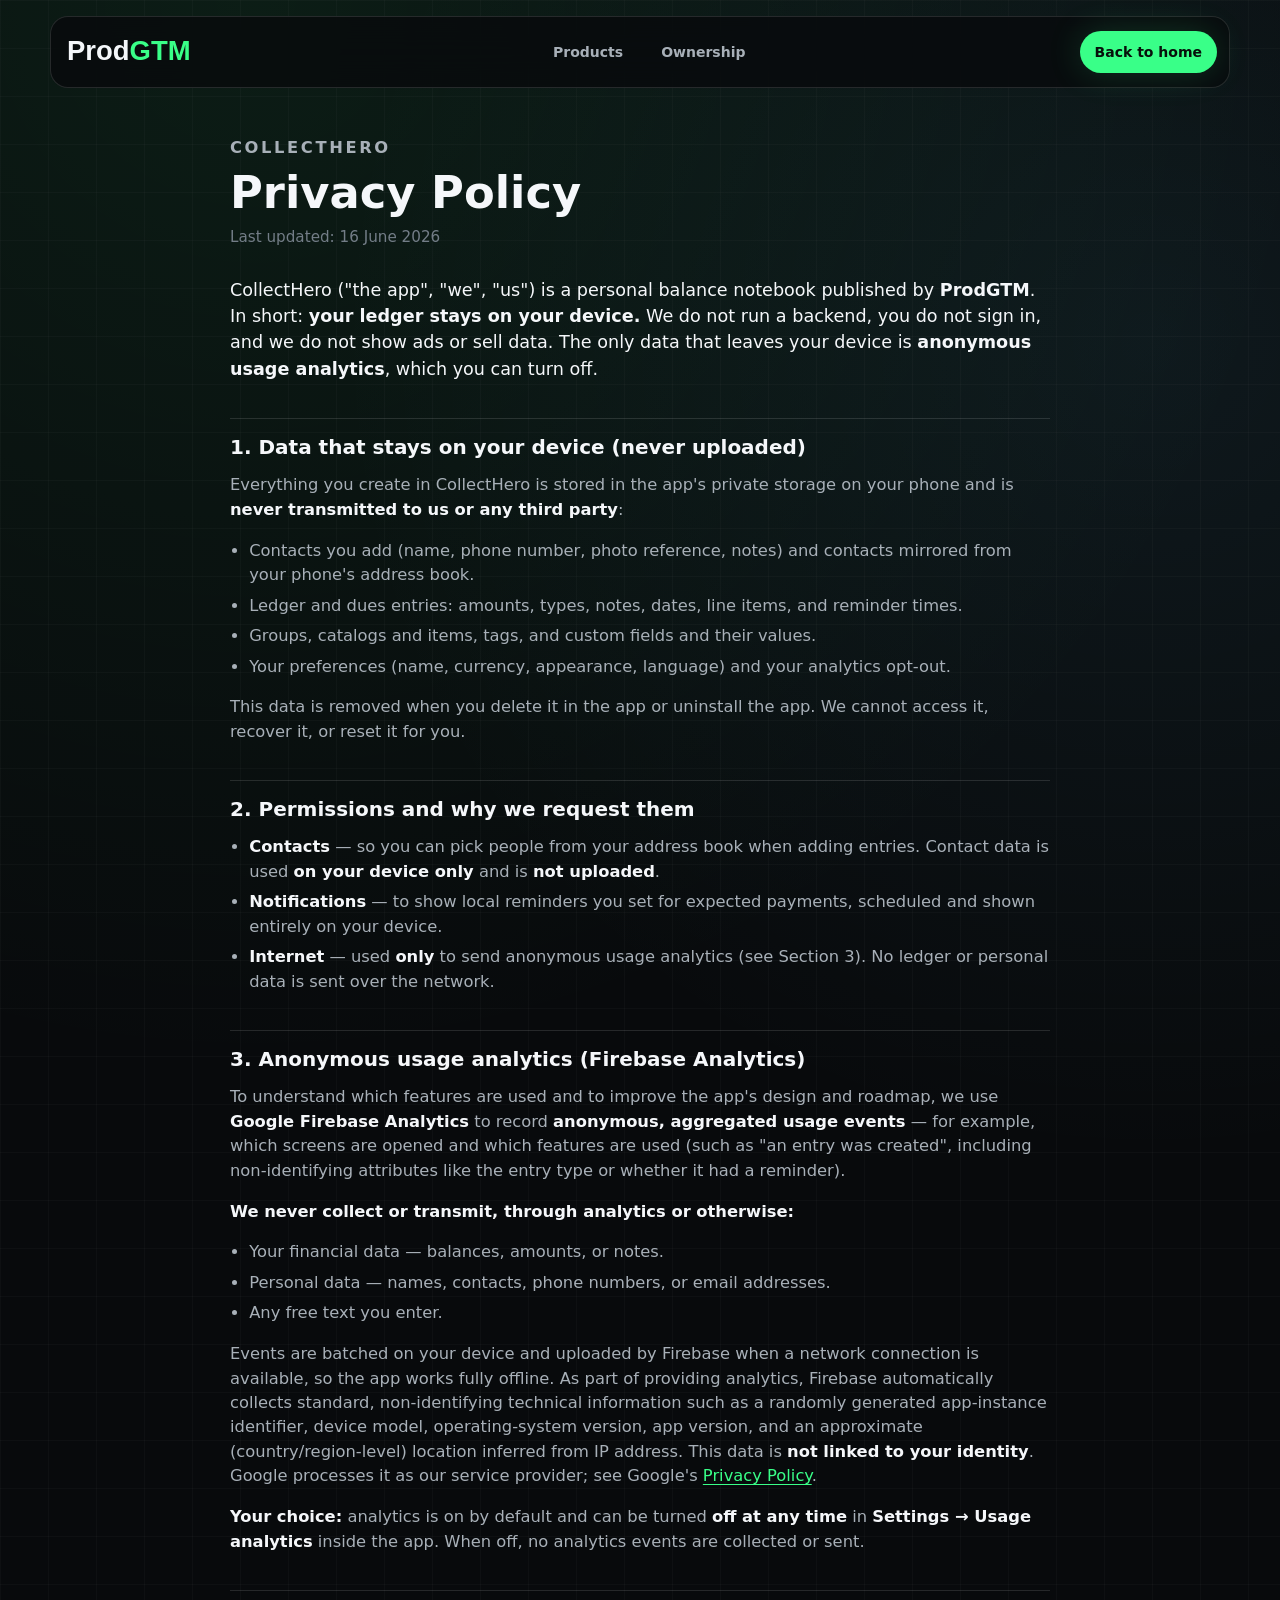
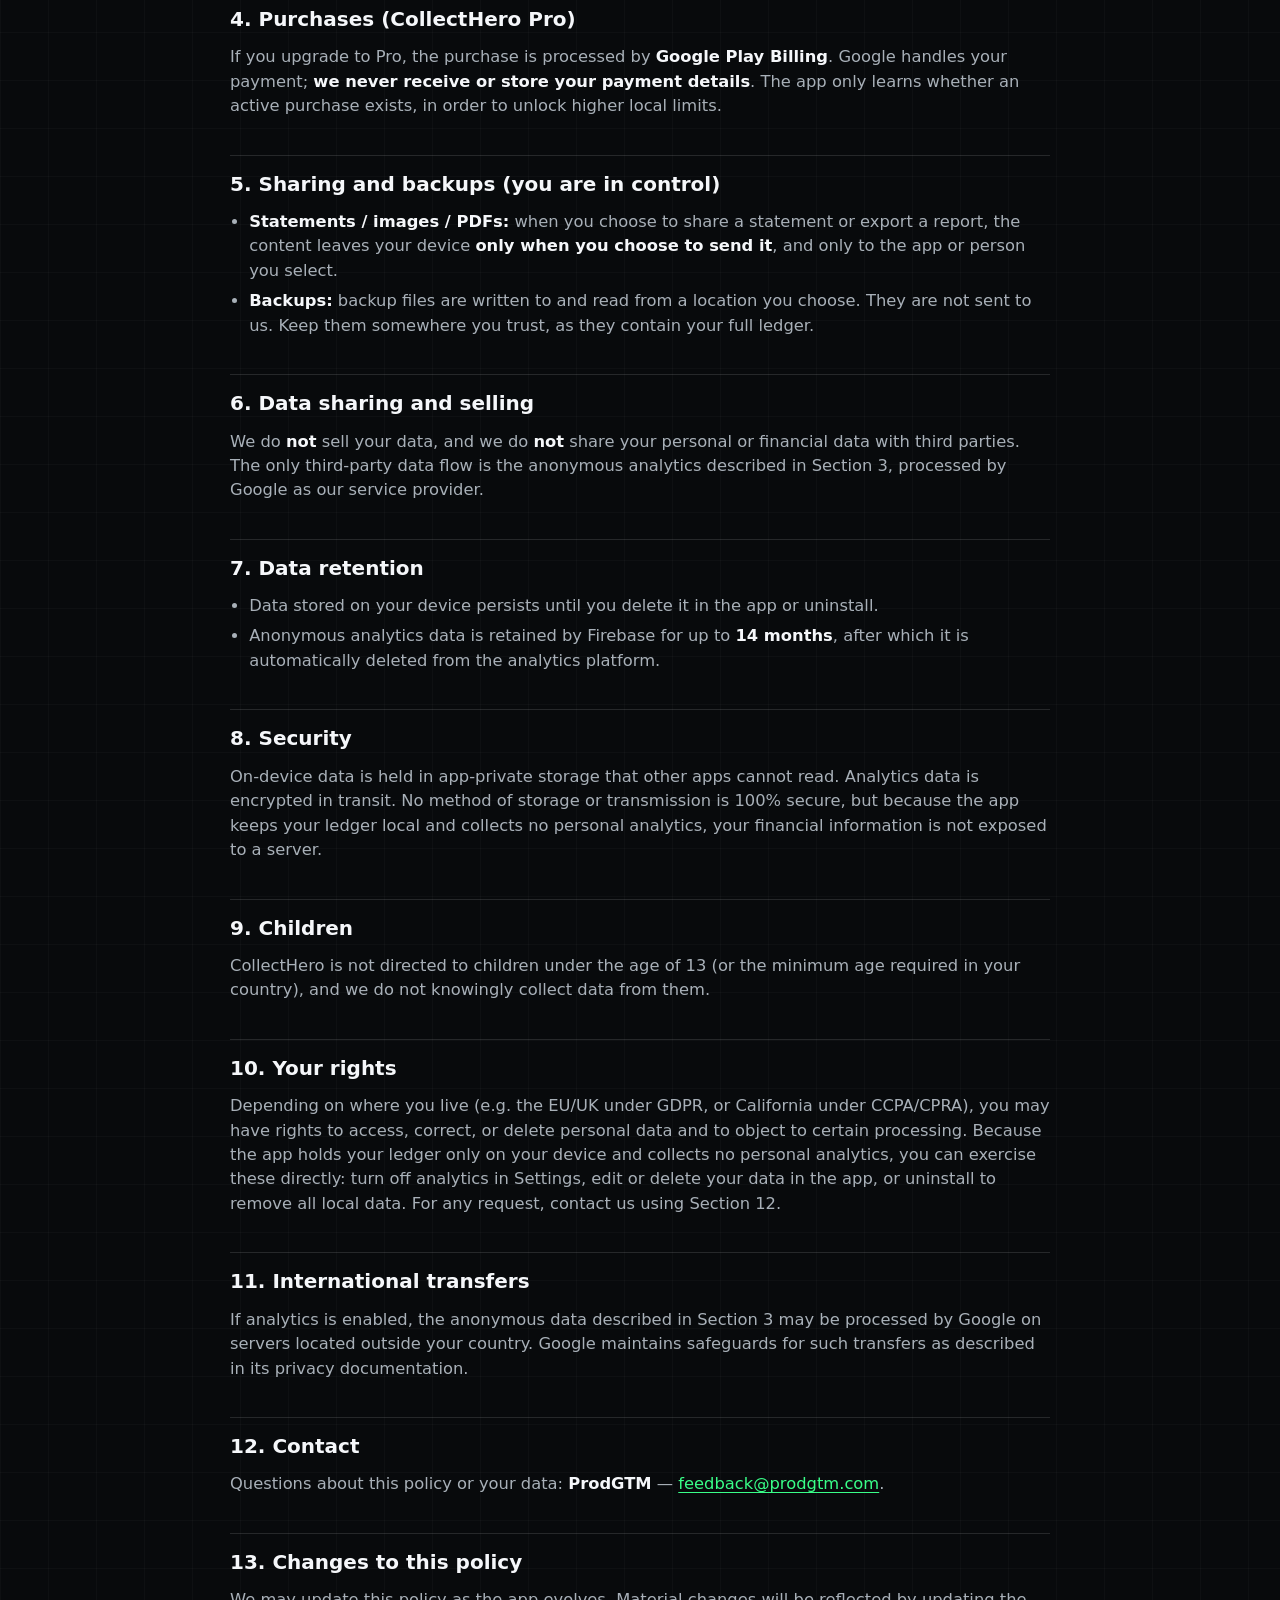
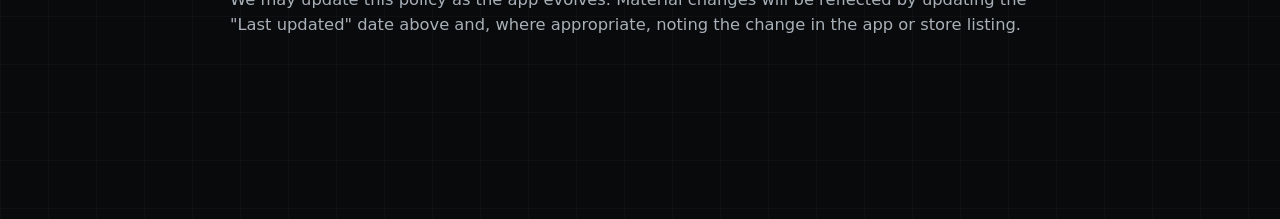
==== privacy-policy/index.html @ eceb20d4 "Add /privacy-policy page (CollectHero) Static privacy policy at /privacy-policy matching the site th" ====
<!doctype html>
<html lang="en">
  <head>
    <meta charset="utf-8" />
    <meta name="viewport" content="width=device-width, initial-scale=1" />
    <title>Privacy Policy — CollectHero | ProdGTM</title>
    <meta
      name="description"
      content="Privacy policy for CollectHero by ProdGTM. Your ledger stays on your device; only anonymous, opt-out usage analytics leave the app."
    />
    <meta property="og:title" content="CollectHero Privacy Policy — ProdGTM" />
    <meta property="og:type" content="website" />
    <meta property="og:url" content="https://prodgtm.com/privacy-policy" />
    <link rel="icon" href="../prodgtm-logo.svg" type="image/svg+xml" />
    <link rel="stylesheet" href="../styles.css" />
    <style>
      .legal {
        width: min(820px, calc(100% - 8px));
        margin: 48px auto 96px;
      }
      .legal .eyebrow { margin-bottom: 8px; }
      .legal h1 {
        font-size: clamp(2rem, 4vw, 2.8rem);
        line-height: 1.1;
        margin: 0 0 8px;
      }
      .legal .updated { color: var(--quiet); margin: 0 0 28px; font-size: 0.95rem; }
      .legal h2 {
        font-size: 1.25rem;
        margin: 36px 0 10px;
        padding-top: 18px;
        border-top: 1px solid var(--line);
      }
      .legal p, .legal li { color: var(--muted); font-size: 1.02rem; }
      .legal strong { color: var(--text); }
      .legal a { color: var(--green); text-decoration: underline; text-underline-offset: 3px; }
      .legal ul { padding-left: 1.2rem; }
      .legal li { margin: 6px 0; }
      .legal .lede { color: var(--text); font-size: 1.1rem; }
    </style>
  </head>
  <body>
    <div class="site-shell">
      <header class="site-header" data-elevate>
        <a class="brand" href="/" aria-label="ProdGTM home">
          <img src="../prodgtm-logo.svg" alt="ProdGTM" />
        </a>
        <nav class="desktop-nav" aria-label="Primary navigation">
          <a href="/#products">Products</a>
          <a href="/#ownership">Ownership</a>
        </nav>
        <a class="nav-cta" href="/">Back to home</a>
      </header>

      <main class="legal">
        <p class="eyebrow">CollectHero</p>
        <h1>Privacy Policy</h1>
        <p class="updated">Last updated: 16 June 2026</p>

        <p class="lede">
          CollectHero ("the app", "we", "us") is a personal balance notebook published by
          <strong>ProdGTM</strong>. In short: <strong>your ledger stays on your device.</strong>
          We do not run a backend, you do not sign in, and we do not show ads or sell data.
          The only data that leaves your device is <strong>anonymous usage analytics</strong>,
          which you can turn off.
        </p>

        <h2>1. Data that stays on your device (never uploaded)</h2>
        <p>
          Everything you create in CollectHero is stored in the app's private storage on your
          phone and is <strong>never transmitted to us or any third party</strong>:
        </p>
        <ul>
          <li>Contacts you add (name, phone number, photo reference, notes) and contacts mirrored from your phone's address book.</li>
          <li>Ledger and dues entries: amounts, types, notes, dates, line items, and reminder times.</li>
          <li>Groups, catalogs and items, tags, and custom fields and their values.</li>
          <li>Your preferences (name, currency, appearance, language) and your analytics opt-out.</li>
        </ul>
        <p>
          This data is removed when you delete it in the app or uninstall the app. We cannot
          access it, recover it, or reset it for you.
        </p>

        <h2>2. Permissions and why we request them</h2>
        <ul>
          <li><strong>Contacts</strong> — so you can pick people from your address book when adding entries. Contact data is used <strong>on your device only</strong> and is <strong>not uploaded</strong>.</li>
          <li><strong>Notifications</strong> — to show local reminders you set for expected payments, scheduled and shown entirely on your device.</li>
          <li><strong>Internet</strong> — used <strong>only</strong> to send anonymous usage analytics (see Section 3). No ledger or personal data is sent over the network.</li>
        </ul>

        <h2>3. Anonymous usage analytics (Firebase Analytics)</h2>
        <p>
          To understand which features are used and to improve the app's design and roadmap, we
          use <strong>Google Firebase Analytics</strong> to record <strong>anonymous, aggregated
          usage events</strong> — for example, which screens are opened and which features are
          used (such as "an entry was created", including non-identifying attributes like the
          entry type or whether it had a reminder).
        </p>
        <p><strong>We never collect or transmit, through analytics or otherwise:</strong></p>
        <ul>
          <li>Your financial data — balances, amounts, or notes.</li>
          <li>Personal data — names, contacts, phone numbers, or email addresses.</li>
          <li>Any free text you enter.</li>
        </ul>
        <p>
          Events are batched on your device and uploaded by Firebase when a network connection is
          available, so the app works fully offline. As part of providing analytics, Firebase
          automatically collects standard, non-identifying technical information such as a randomly
          generated app-instance identifier, device model, operating-system version, app version,
          and an approximate (country/region-level) location inferred from IP address. This data is
          <strong>not linked to your identity</strong>. Google processes it as our service
          provider; see Google's
          <a href="https://policies.google.com/privacy" target="_blank" rel="noreferrer">Privacy Policy</a>.
        </p>
        <p>
          <strong>Your choice:</strong> analytics is on by default and can be turned
          <strong>off at any time</strong> in <strong>Settings → Usage analytics</strong> inside
          the app. When off, no analytics events are collected or sent.
        </p>

        <h2>4. Purchases (CollectHero Pro)</h2>
        <p>
          If you upgrade to Pro, the purchase is processed by <strong>Google Play Billing</strong>.
          Google handles your payment; <strong>we never receive or store your payment details</strong>.
          The app only learns whether an active purchase exists, in order to unlock higher local
          limits.
        </p>

        <h2>5. Sharing and backups (you are in control)</h2>
        <ul>
          <li><strong>Statements / images / PDFs:</strong> when you choose to share a statement or export a report, the content leaves your device <strong>only when you choose to send it</strong>, and only to the app or person you select.</li>
          <li><strong>Backups:</strong> backup files are written to and read from a location you choose. They are not sent to us. Keep them somewhere you trust, as they contain your full ledger.</li>
        </ul>

        <h2>6. Data sharing and selling</h2>
        <p>
          We do <strong>not</strong> sell your data, and we do <strong>not</strong> share your
          personal or financial data with third parties. The only third-party data flow is the
          anonymous analytics described in Section 3, processed by Google as our service provider.
        </p>

        <h2>7. Data retention</h2>
        <ul>
          <li>Data stored on your device persists until you delete it in the app or uninstall.</li>
          <li>Anonymous analytics data is retained by Firebase for up to <strong>14 months</strong>, after which it is automatically deleted from the analytics platform.</li>
        </ul>

        <h2>8. Security</h2>
        <p>
          On-device data is held in app-private storage that other apps cannot read. Analytics data
          is encrypted in transit. No method of storage or transmission is 100% secure, but because
          the app keeps your ledger local and collects no personal analytics, your financial
          information is not exposed to a server.
        </p>

        <h2>9. Children</h2>
        <p>
          CollectHero is not directed to children under the age of 13 (or the minimum age required
          in your country), and we do not knowingly collect data from them.
        </p>

        <h2>10. Your rights</h2>
        <p>
          Depending on where you live (e.g. the EU/UK under GDPR, or California under CCPA/CPRA),
          you may have rights to access, correct, or delete personal data and to object to certain
          processing. Because the app holds your ledger only on your device and collects no personal
          analytics, you can exercise these directly: turn off analytics in Settings, edit or delete
          your data in the app, or uninstall to remove all local data. For any request, contact us
          using Section 12.
        </p>

        <h2>11. International transfers</h2>
        <p>
          If analytics is enabled, the anonymous data described in Section 3 may be processed by
          Google on servers located outside your country. Google maintains safeguards for such
          transfers as described in its privacy documentation.
        </p>

        <h2>12. Contact</h2>
        <p>
          Questions about this policy or your data:
          <strong>ProdGTM</strong> — <a href="mailto:feedback@prodgtm.com">feedback@prodgtm.com</a>.
        </p>

        <h2>13. Changes to this policy</h2>
        <p>
          We may update this policy as the app evolves. Material changes will be reflected by
          updating the "Last updated" date above and, where appropriate, noting the change in the
          app or store listing.
        </p>
      </main>
    </div>
  </body>
</html>
---- styles.css ----
:root {
  --bg: #080a0c;
  --panel: #101419;
  --panel-strong: #151b22;
  --text: #f5f7fa;
  --muted: #a8b0b8;
  --quiet: #737d87;
  --line: rgba(255, 255, 255, 0.12);
  --line-strong: rgba(255, 255, 255, 0.2);
  --green: #39ff88;
  --blue: #66d9ff;
  --amber: #ffcb5b;
  --shadow: 0 24px 70px rgba(0, 0, 0, 0.36);
}

* {
  box-sizing: border-box;
}

html {
  scroll-behavior: smooth;
  overflow-x: hidden;
}

body {
  margin: 0;
  min-width: 320px;
  overflow-x: hidden;
  background:
    linear-gradient(rgba(255, 255, 255, 0.025) 1px, transparent 1px),
    linear-gradient(90deg, rgba(255, 255, 255, 0.025) 1px, transparent 1px),
    radial-gradient(circle at 20% 0%, rgba(57, 255, 136, 0.08), transparent 30%),
    radial-gradient(circle at 90% 10%, rgba(102, 217, 255, 0.07), transparent 25%),
    var(--bg);
  background-size: 48px 48px, 48px 48px, auto, auto, auto;
  color: var(--text);
  font-family:
    Inter, ui-sans-serif, system-ui, -apple-system, BlinkMacSystemFont, "Segoe UI",
    sans-serif;
  line-height: 1.5;
}

a {
  color: inherit;
  text-decoration: none;
}

.site-shell {
  width: min(1180px, calc(100% - 32px));
  margin: 0 auto;
}

.site-header {
  position: sticky;
  top: 16px;
  z-index: 20;
  display: grid;
  grid-template-columns: auto 1fr auto;
  align-items: center;
  gap: 22px;
  min-height: 72px;
  margin-top: 16px;
  padding: 10px 12px 10px 16px;
  border: 1px solid var(--line);
  border-radius: 18px;
  background: rgba(8, 10, 12, 0.78);
  backdrop-filter: blur(18px);
  transition: border-color 180ms ease, background 180ms ease, box-shadow 180ms ease;
}

.site-header.is-elevated {
  border-color: var(--line-strong);
  background: rgba(8, 10, 12, 0.92);
  box-shadow: var(--shadow);
}

.brand {
  display: flex;
  align-items: center;
  width: 152px;
  height: 42px;
  overflow: hidden;
}

.brand img {
  width: 152px;
  height: 42px;
  object-fit: contain;
  object-position: left center;
}

.desktop-nav {
  display: flex;
  justify-content: center;
  gap: 10px;
}

.desktop-nav a,
.nav-cta {
  display: inline-flex;
  align-items: center;
  justify-content: center;
  min-height: 42px;
  padding: 0 14px;
  border-radius: 999px;
  color: var(--muted);
  font-size: 14px;
  font-weight: 650;
  white-space: nowrap;
}

.desktop-nav a:hover {
  color: var(--text);
  background: rgba(255, 255, 255, 0.06);
}

.nav-cta,
.primary-action {
  border: 1px solid rgba(57, 255, 136, 0.36);
  color: #07100b;
  background: var(--green);
  box-shadow: 0 0 34px rgba(57, 255, 136, 0.17);
}

.nav-cta:hover,
.primary-action:hover {
  transform: translateY(-1px);
  box-shadow: 0 12px 42px rgba(57, 255, 136, 0.24);
}

main {
  padding-bottom: 70px;
}

.section-grid {
  display: grid;
  grid-template-columns: minmax(0, 1.02fr) minmax(360px, 0.98fr);
  gap: 42px;
  align-items: center;
}

.hero {
  min-height: calc(100vh - 104px);
  padding: 86px 0 54px;
}

.eyebrow {
  margin: 0 0 14px;
  color: var(--green);
  font-size: 12px;
  font-weight: 760;
  letter-spacing: 0.16em;
  text-transform: uppercase;
}

h1,
h2,
h3,
p {
  overflow-wrap: anywhere;
}

h1 {
  max-width: 760px;
  margin: 0;
  font-size: clamp(52px, 7vw, 92px);
  line-height: 0.95;
  letter-spacing: 0;
}

h2 {
  margin: 0;
  font-size: clamp(34px, 4.6vw, 62px);
  line-height: 1;
  letter-spacing: 0;
}

h3 {
  margin: 0;
  font-size: 25px;
  letter-spacing: 0;
}

.hero-lede,
.section-heading p,
.intro-band > p,
.ownership p,
.contact p {
  color: var(--muted);
  font-size: clamp(17px, 2vw, 21px);
}

.hero-lede {
  max-width: 660px;
  margin: 26px 0 0;
}

.hero-actions {
  display: flex;
  align-items: center;
  gap: 18px;
  margin-top: 34px;
}

.hero-actions span {
  max-width: 310px;
  color: var(--quiet);
  font-size: 14px;
}

.primary-action {
  display: inline-flex;
  align-items: center;
  justify-content: center;
  min-height: 52px;
  padding: 0 22px;
  border-radius: 999px;
  font-weight: 780;
  text-align: center;
  transition: transform 180ms ease, box-shadow 180ms ease;
}

.product-console {
  position: relative;
  padding: 16px;
  border: 1px solid var(--line);
  border-radius: 26px;
  background:
    linear-gradient(135deg, rgba(255, 255, 255, 0.11), rgba(255, 255, 255, 0.02)),
    rgba(16, 20, 25, 0.72);
  box-shadow: var(--shadow);
  overflow: hidden;
}

.product-console::before {
  content: "";
  position: absolute;
  inset: 0;
  background:
    linear-gradient(120deg, transparent 0%, rgba(57, 255, 136, 0.18) 45%, transparent 70%);
  transform: translateX(-80%);
  animation: scan 7s ease-in-out infinite;
  pointer-events: none;
}

.console-topbar {
  position: relative;
  display: flex;
  align-items: center;
  gap: 8px;
  min-height: 42px;
  padding: 0 12px;
  border: 1px solid var(--line);
  border-radius: 16px;
  background: rgba(8, 10, 12, 0.55);
}

.console-topbar span {
  width: 9px;
  height: 9px;
  border-radius: 50%;
  background: var(--quiet);
}

.console-topbar span:first-child {
  background: var(--green);
}

.console-topbar p {
  margin: 0 0 0 auto;
  color: var(--quiet);
  font-family: ui-monospace, "SFMono-Regular", Menlo, Consolas, monospace;
  font-size: 12px;
  text-transform: uppercase;
}

.console-grid {
  position: relative;
  display: grid;
  gap: 12px;
  margin-top: 14px;
}

.console-product {
  padding: 18px;
  border: 1px solid var(--line);
  border-radius: 18px;
  background: rgba(255, 255, 255, 0.045);
}

.console-product.active {
  border-color: rgba(57, 255, 136, 0.45);
}

.console-product div,
.product-card-top {
  display: flex;
  align-items: center;
  justify-content: space-between;
  gap: 12px;
}

.console-product p {
  margin: 0 auto 0 0;
  color: var(--muted);
  font-size: 14px;
  font-weight: 700;
}

.console-product strong {
  display: block;
  margin-top: 18px;
  color: var(--quiet);
  font-size: 13px;
  text-transform: uppercase;
}

.metric {
  display: block;
  margin-top: 4px;
  font-size: 33px;
  font-weight: 780;
}

.status-dot {
  width: 10px;
  height: 10px;
  border-radius: 50%;
  background: var(--green);
  box-shadow: 0 0 16px rgba(57, 255, 136, 0.6);
}

.status-dot.amber {
  background: var(--amber);
  box-shadow: 0 0 16px rgba(255, 203, 91, 0.5);
}

.status-dot.blue {
  background: var(--blue);
  box-shadow: 0 0 16px rgba(102, 217, 255, 0.5);
}

.signal-board {
  position: relative;
  display: grid;
  gap: 16px;
  margin-top: 14px;
  padding: 18px;
  border: 1px solid var(--line);
  border-radius: 18px;
  background: rgba(8, 10, 12, 0.45);
}

.signal-row {
  display: grid;
  grid-template-columns: 140px 1fr;
  gap: 14px;
  align-items: center;
}

.signal-row span {
  color: var(--muted);
  font-size: 13px;
}

.signal-row div {
  height: 8px;
  overflow: hidden;
  border-radius: 999px;
  background: rgba(255, 255, 255, 0.08);
}

.signal-row i {
  display: block;
  height: 100%;
  border-radius: inherit;
  background: linear-gradient(90deg, var(--green), var(--blue));
}

.intro-band,
.ownership,
.contact {
  margin: 0 0 104px;
  border: 1px solid var(--line);
  border-radius: 28px;
  background: rgba(255, 255, 255, 0.045);
  box-shadow: var(--shadow);
}

.intro-band {
  display: grid;
  grid-template-columns: 0.9fr 1.1fr;
  gap: 40px;
  align-items: start;
  padding: clamp(28px, 5vw, 56px);
}

.intro-band p {
  margin: 0;
}

.products,
.ai-system,
.operating-model {
  padding: 8px 0 104px;
}

.section-heading {
  max-width: 720px;
}

.section-heading p {
  margin: 20px 0 0;
}

.product-grid {
  display: grid;
  grid-template-columns: repeat(3, 1fr);
  gap: 16px;
  margin-top: 34px;
}

.product-card {
  position: relative;
  min-height: 362px;
  padding: 24px;
  border: 1px solid var(--line);
  border-radius: 22px;
  background:
    linear-gradient(150deg, rgba(255, 255, 255, 0.08), rgba(255, 255, 255, 0.02)),
    var(--panel);
  overflow: hidden;
  transition: transform 220ms ease, border-color 220ms ease, background 220ms ease;
}

.product-card::after {
  content: "";
  position: absolute;
  inset: auto 22px 22px 22px;
  height: 2px;
  background: linear-gradient(90deg, var(--green), var(--amber), var(--blue));
  opacity: 0.7;
}

.product-card:hover,
.product-card.is-hovered {
  transform: translateY(-6px);
  border-color: rgba(255, 255, 255, 0.28);
  background:
    linear-gradient(150deg, rgba(57, 255, 136, 0.1), rgba(102, 217, 255, 0.045)),
    var(--panel-strong);
}

.product-index {
  color: var(--quiet);
  font-family: ui-monospace, "SFMono-Regular", Menlo, Consolas, monospace;
  font-size: 13px;
}

.pill {
  display: inline-flex;
  align-items: center;
  min-height: 28px;
  padding: 0 10px;
  border: 1px solid rgba(57, 255, 136, 0.28);
  border-radius: 999px;
  color: var(--green);
  font-size: 12px;
  font-weight: 760;
}

.product-card h3 {
  margin-top: 42px;
}

.product-card p {
  margin: 14px 0 0;
  color: var(--muted);
}

.product-card ul {
  display: flex;
  flex-wrap: wrap;
  gap: 8px;
  margin: 26px 0 0;
  padding: 0;
  list-style: none;
}

.product-card li {
  padding: 8px 10px;
  border: 1px solid var(--line);
  border-radius: 999px;
  color: var(--muted);
  font-size: 13px;
}

.agent-grid {
  display: grid;
  grid-template-columns: repeat(4, 1fr);
  gap: 14px;
  margin-top: 34px;
}

.agent-card {
  min-height: 260px;
  padding: 22px;
  border: 1px solid var(--line);
  border-radius: 22px;
  background:
    linear-gradient(180deg, rgba(102, 217, 255, 0.09), rgba(57, 255, 136, 0.035)),
    rgba(16, 20, 25, 0.76);
}

.agent-card span {
  display: inline-flex;
  align-items: center;
  justify-content: center;
  width: 38px;
  height: 38px;
  border: 1px solid rgba(102, 217, 255, 0.32);
  border-radius: 50%;
  color: var(--blue);
  font-family: ui-monospace, "SFMono-Regular", Menlo, Consolas, monospace;
  font-size: 13px;
}

.agent-card h3 {
  margin-top: 40px;
}

.agent-card p {
  margin: 12px 0 0;
  color: var(--muted);
}

@media (max-width: 1100px) {
  .desktop-nav {
    gap: 4px;
  }

  .desktop-nav a {
    padding: 0 10px;
    font-size: 13px;
  }

  .agent-grid {
    grid-template-columns: repeat(2, 1fr);
  }
}

.principles {
  display: grid;
  gap: 12px;
}

.principles article {
  padding: 22px;
  border: 1px solid var(--line);
  border-radius: 20px;
  background: rgba(255, 255, 255, 0.045);
}

.principles span {
  color: var(--green);
  font-size: 13px;
  font-weight: 780;
  text-transform: uppercase;
}

.principles p {
  margin: 8px 0 0;
  color: var(--muted);
}

.ownership {
  padding: clamp(34px, 7vw, 82px);
  background:
    linear-gradient(135deg, rgba(255, 203, 91, 0.11), rgba(255, 255, 255, 0.03)),
    rgba(16, 20, 25, 0.72);
}

.ownership-inner {
  max-width: 900px;
}

.ownership p {
  max-width: 780px;
  margin: 22px 0 0;
}

.contact {
  display: grid;
  justify-items: start;
  max-width: 840px;
  margin: 0 auto;
  padding: clamp(34px, 6vw, 70px);
}

.contact h2 {
  max-width: 720px;
}

.contact p {
  max-width: 690px;
  margin: 20px 0 30px;
}

.reveal {
  opacity: 0;
  transform: translateY(18px);
  transition: opacity 600ms ease, transform 600ms ease;
}

.reveal.is-visible {
  opacity: 1;
  transform: translateY(0);
}

@keyframes scan {
  0%,
  55% {
    transform: translateX(-90%);
  }
  100% {
    transform: translateX(90%);
  }
}

@media (max-width: 920px) {
  .site-header {
    grid-template-columns: auto auto;
    justify-content: space-between;
  }

  .desktop-nav {
    display: none;
  }

  .section-grid,
  .intro-band,
  .product-grid,
  .agent-grid {
    grid-template-columns: 1fr;
  }

  .hero {
    min-height: auto;
    padding-top: 64px;
  }

  .product-console {
    max-width: 620px;
  }
}

@media (max-width: 620px) {
  .site-shell {
    width: min(100% - 24px, 1180px);
  }

  .site-header {
    top: 10px;
    min-height: 64px;
    gap: 10px;
    padding: 9px;
    border-radius: 16px;
  }

  .brand {
    width: 126px;
    height: 36px;
  }

  .brand img {
    width: 126px;
    height: 36px;
  }

  .nav-cta {
    min-height: 38px;
    padding: 0 12px;
    font-size: 13px;
  }

  h1 {
    font-size: clamp(40px, 12.5vw, 58px);
    line-height: 0.98;
  }

  h2 {
    font-size: clamp(31px, 10vw, 44px);
    line-height: 1.04;
  }

  h3 {
    font-size: 23px;
  }

  .eyebrow {
    font-size: 11px;
    letter-spacing: 0.13em;
  }

  .hero {
    padding-bottom: 44px;
  }

  .hero-lede,
  .section-heading p,
  .intro-band > p,
  .ownership p,
  .contact p {
    font-size: 16px;
  }

  .hero-actions {
    align-items: flex-start;
    flex-direction: column;
    gap: 12px;
    margin-top: 28px;
  }

  .hero-actions span {
    max-width: 100%;
  }

  .product-console {
    padding: 10px;
    border-radius: 20px;
  }

  .console-product,
  .signal-board,
  .principles article,
  .product-card,
  .agent-card {
    border-radius: 16px;
  }

  .console-topbar p {
    font-size: 10px;
    letter-spacing: 0;
  }

  .metric {
    font-size: 27px;
  }

  .signal-row {
    grid-template-columns: 1fr;
    gap: 7px;
  }

  .intro-band,
  .ownership,
  .contact {
    margin-bottom: 72px;
    border-radius: 20px;
    padding: 24px;
  }

  .products,
  .ai-system,
  .operating-model {
    padding-bottom: 72px;
  }

  .product-card {
    min-height: auto;
    padding: 22px;
  }

  .agent-card {
    min-height: auto;
    padding: 20px;
  }

  .agent-card h3 {
    margin-top: 28px;
  }
}

@media (max-width: 420px) {
  .site-shell {
    width: min(100% - 18px, 1180px);
  }

  .site-header {
    top: 8px;
    min-height: 58px;
    padding: 8px;
  }

  .brand {
    width: 112px;
    height: 32px;
  }

  .brand img {
    width: 112px;
    height: 32px;
  }

  .nav-cta {
    min-height: 36px;
    padding: 0 10px;
    font-size: 12px;
  }

  .hero {
    padding-top: 52px;
  }

  .primary-action {
    width: 100%;
    min-height: 50px;
  }

  .console-product {
    padding: 15px;
  }

  .metric {
    font-size: 24px;
  }

  .product-card ul {
    gap: 6px;
  }

  .product-card li {
    padding: 7px 9px;
    font-size: 12px;
  }
}

@media (prefers-reduced-motion: reduce) {
  *,
  *::before,
  *::after {
    animation-duration: 0.01ms !important;
    animation-iteration-count: 1 !important;
    scroll-behavior: auto !important;
    transition-duration: 0.01ms !important;
  }
}
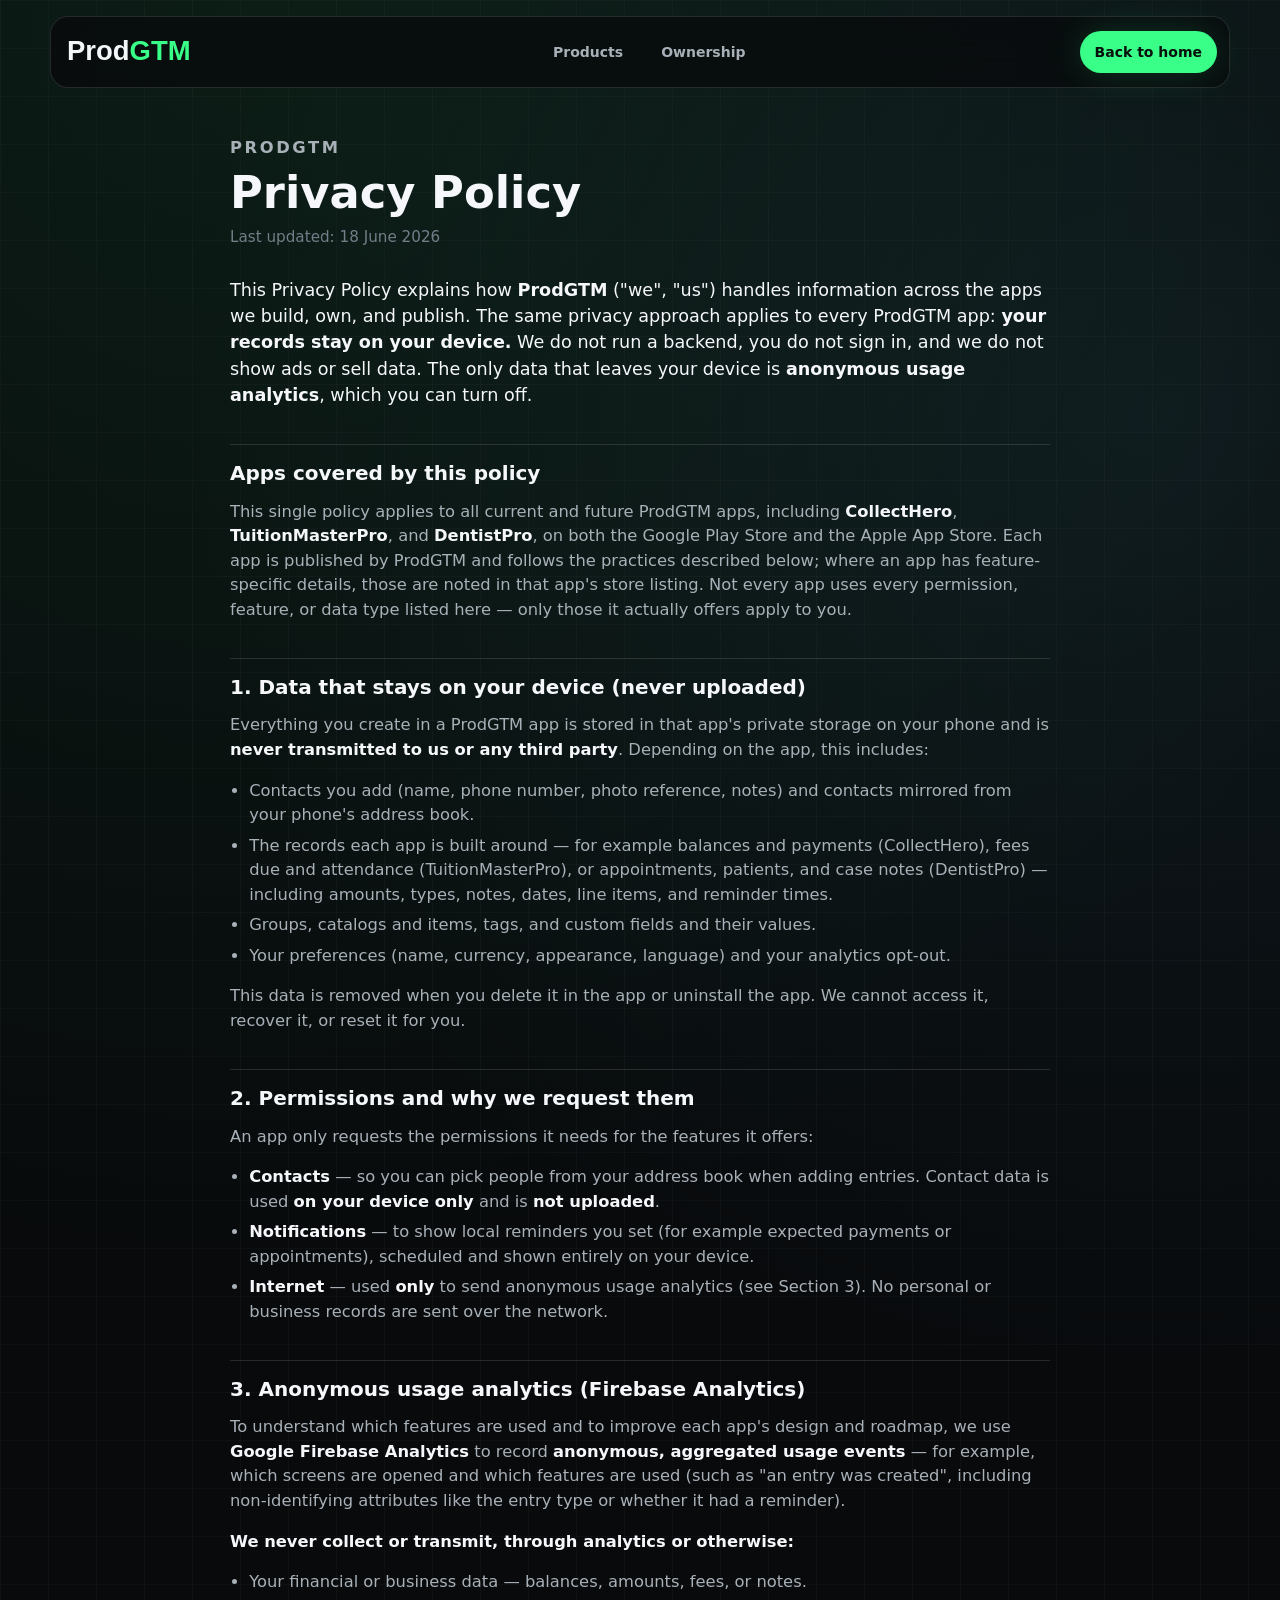
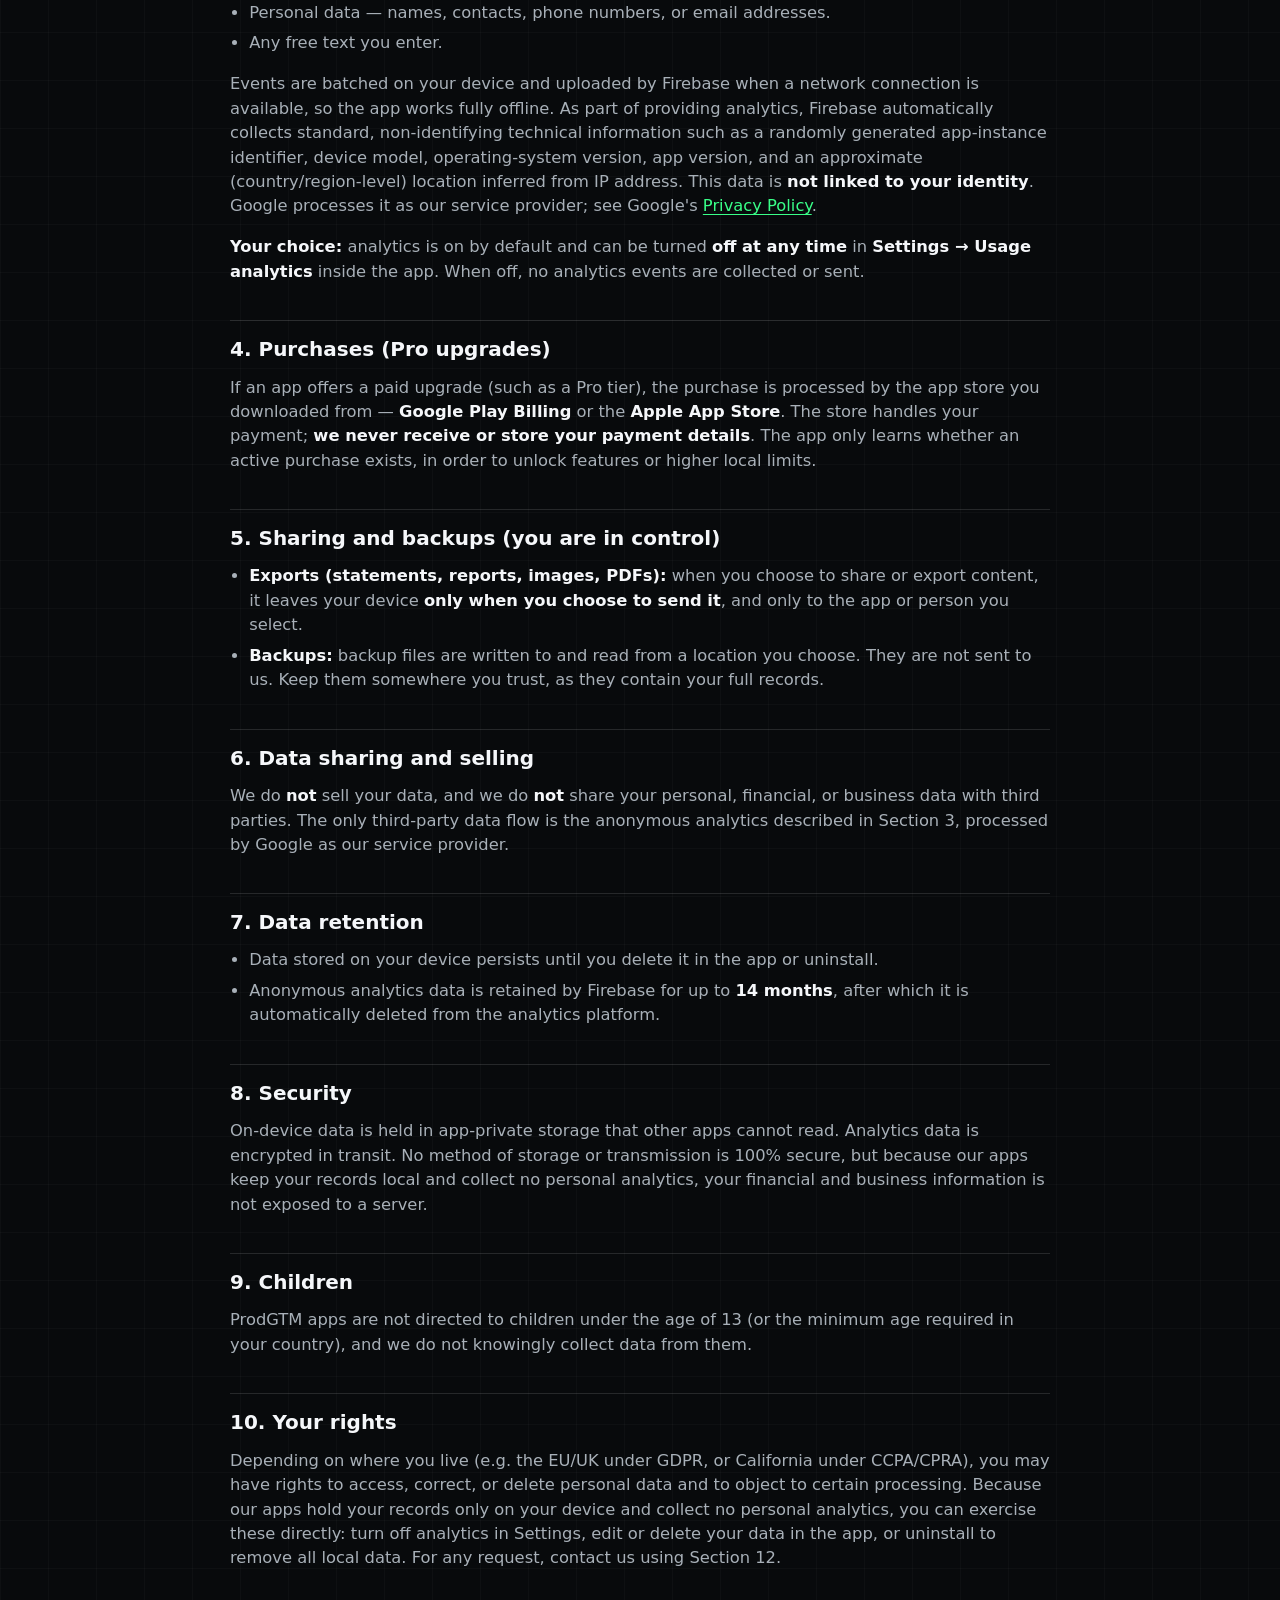
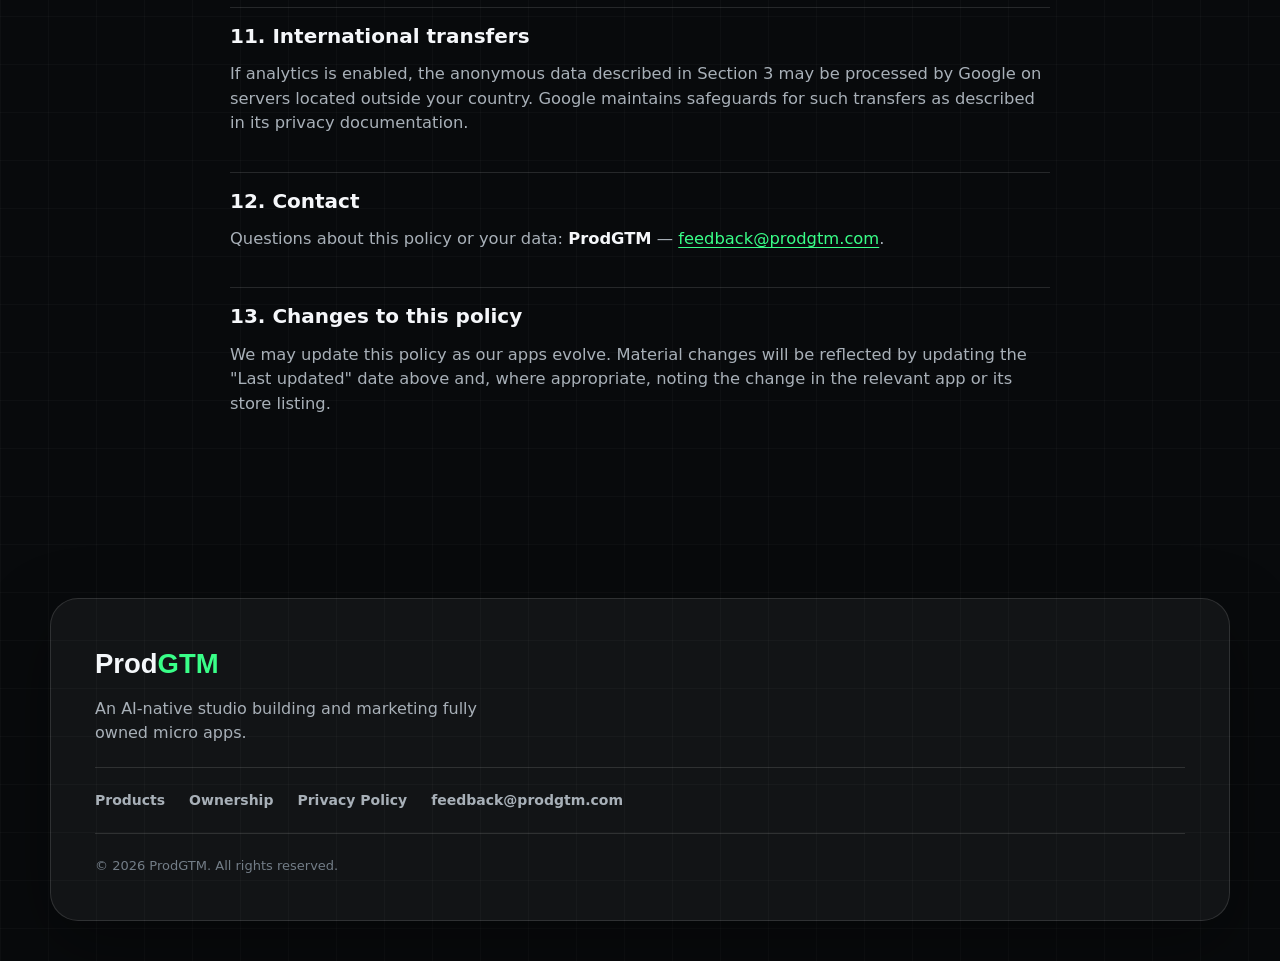
==== commit 8a7a7ec9: "Make privacy policy cover all ProdGTM brands; add homepage footer - Rewrite privacy policy as a sing" ====
--- a/privacy-policy/index.html
+++ b/privacy-policy/index.html
@@ -3,12 +3,12 @@
   <head>
     <meta charset="utf-8" />
     <meta name="viewport" content="width=device-width, initial-scale=1" />
-    <title>Privacy Policy — CollectHero | ProdGTM</title>
+    <title>Privacy Policy — ProdGTM</title>
     <meta
       name="description"
-      content="Privacy policy for CollectHero by ProdGTM. Your ledger stays on your device; only anonymous, opt-out usage analytics leave the app."
+      content="Privacy policy for ProdGTM apps, including CollectHero, TuitionMasterPro, and DentistPro. Your records stay on your device; only anonymous, opt-out usage analytics leave the app."
     />
-    <meta property="og:title" content="CollectHero Privacy Policy — ProdGTM" />
+    <meta property="og:title" content="ProdGTM Privacy Policy" />
     <meta property="og:type" content="website" />
     <meta property="og:url" content="https://prodgtm.com/privacy-policy" />
     <link rel="icon" href="../prodgtm-logo.svg" type="image/svg+xml" />
@@ -53,26 +53,39 @@
       </header>
 
       <main class="legal">
-        <p class="eyebrow">CollectHero</p>
+        <p class="eyebrow">ProdGTM</p>
         <h1>Privacy Policy</h1>
-        <p class="updated">Last updated: 16 June 2026</p>
+        <p class="updated">Last updated: 18 June 2026</p>
 
         <p class="lede">
-          CollectHero ("the app", "we", "us") is a personal balance notebook published by
-          <strong>ProdGTM</strong>. In short: <strong>your ledger stays on your device.</strong>
+          This Privacy Policy explains how <strong>ProdGTM</strong> ("we", "us") handles
+          information across the apps we build, own, and publish. The same privacy approach
+          applies to every ProdGTM app: <strong>your records stay on your device.</strong>
           We do not run a backend, you do not sign in, and we do not show ads or sell data.
           The only data that leaves your device is <strong>anonymous usage analytics</strong>,
           which you can turn off.
         </p>
 
+        <h2>Apps covered by this policy</h2>
+        <p>
+          This single policy applies to all current and future ProdGTM apps, including
+          <strong>CollectHero</strong>, <strong>TuitionMasterPro</strong>, and
+          <strong>DentistPro</strong>, on both the Google Play Store and the Apple App Store.
+          Each app is published by ProdGTM and follows the practices described below; where an
+          app has feature-specific details, those are noted in that app's store listing. Not
+          every app uses every permission, feature, or data type listed here — only those it
+          actually offers apply to you.
+        </p>
+
         <h2>1. Data that stays on your device (never uploaded)</h2>
         <p>
-          Everything you create in CollectHero is stored in the app's private storage on your
-          phone and is <strong>never transmitted to us or any third party</strong>:
+          Everything you create in a ProdGTM app is stored in that app's private storage on your
+          phone and is <strong>never transmitted to us or any third party</strong>. Depending on
+          the app, this includes:
         </p>
         <ul>
           <li>Contacts you add (name, phone number, photo reference, notes) and contacts mirrored from your phone's address book.</li>
-          <li>Ledger and dues entries: amounts, types, notes, dates, line items, and reminder times.</li>
+          <li>The records each app is built around — for example balances and payments (CollectHero), fees due and attendance (TuitionMasterPro), or appointments, patients, and case notes (DentistPro) — including amounts, types, notes, dates, line items, and reminder times.</li>
           <li>Groups, catalogs and items, tags, and custom fields and their values.</li>
           <li>Your preferences (name, currency, appearance, language) and your analytics opt-out.</li>
         </ul>
@@ -82,15 +95,16 @@
         </p>
 
         <h2>2. Permissions and why we request them</h2>
+        <p>An app only requests the permissions it needs for the features it offers:</p>
         <ul>
           <li><strong>Contacts</strong> — so you can pick people from your address book when adding entries. Contact data is used <strong>on your device only</strong> and is <strong>not uploaded</strong>.</li>
-          <li><strong>Notifications</strong> — to show local reminders you set for expected payments, scheduled and shown entirely on your device.</li>
-          <li><strong>Internet</strong> — used <strong>only</strong> to send anonymous usage analytics (see Section 3). No ledger or personal data is sent over the network.</li>
+          <li><strong>Notifications</strong> — to show local reminders you set (for example expected payments or appointments), scheduled and shown entirely on your device.</li>
+          <li><strong>Internet</strong> — used <strong>only</strong> to send anonymous usage analytics (see Section 3). No personal or business records are sent over the network.</li>
         </ul>
 
         <h2>3. Anonymous usage analytics (Firebase Analytics)</h2>
         <p>
-          To understand which features are used and to improve the app's design and roadmap, we
+          To understand which features are used and to improve each app's design and roadmap, we
           use <strong>Google Firebase Analytics</strong> to record <strong>anonymous, aggregated
           usage events</strong> — for example, which screens are opened and which features are
           used (such as "an entry was created", including non-identifying attributes like the
@@ -98,7 +112,7 @@
         </p>
         <p><strong>We never collect or transmit, through analytics or otherwise:</strong></p>
         <ul>
-          <li>Your financial data — balances, amounts, or notes.</li>
+          <li>Your financial or business data — balances, amounts, fees, or notes.</li>
           <li>Personal data — names, contacts, phone numbers, or email addresses.</li>
           <li>Any free text you enter.</li>
         </ul>
@@ -118,25 +132,27 @@
           the app. When off, no analytics events are collected or sent.
         </p>
 
-        <h2>4. Purchases (CollectHero Pro)</h2>
-        <p>
-          If you upgrade to Pro, the purchase is processed by <strong>Google Play Billing</strong>.
-          Google handles your payment; <strong>we never receive or store your payment details</strong>.
-          The app only learns whether an active purchase exists, in order to unlock higher local
-          limits.
+        <h2>4. Purchases (Pro upgrades)</h2>
+        <p>
+          If an app offers a paid upgrade (such as a Pro tier), the purchase is processed by the
+          app store you downloaded from — <strong>Google Play Billing</strong> or the
+          <strong>Apple App Store</strong>. The store handles your payment;
+          <strong>we never receive or store your payment details</strong>. The app only learns
+          whether an active purchase exists, in order to unlock features or higher local limits.
         </p>
 
         <h2>5. Sharing and backups (you are in control)</h2>
         <ul>
-          <li><strong>Statements / images / PDFs:</strong> when you choose to share a statement or export a report, the content leaves your device <strong>only when you choose to send it</strong>, and only to the app or person you select.</li>
-          <li><strong>Backups:</strong> backup files are written to and read from a location you choose. They are not sent to us. Keep them somewhere you trust, as they contain your full ledger.</li>
+          <li><strong>Exports (statements, reports, images, PDFs):</strong> when you choose to share or export content, it leaves your device <strong>only when you choose to send it</strong>, and only to the app or person you select.</li>
+          <li><strong>Backups:</strong> backup files are written to and read from a location you choose. They are not sent to us. Keep them somewhere you trust, as they contain your full records.</li>
         </ul>
 
         <h2>6. Data sharing and selling</h2>
         <p>
           We do <strong>not</strong> sell your data, and we do <strong>not</strong> share your
-          personal or financial data with third parties. The only third-party data flow is the
-          anonymous analytics described in Section 3, processed by Google as our service provider.
+          personal, financial, or business data with third parties. The only third-party data flow
+          is the anonymous analytics described in Section 3, processed by Google as our service
+          provider.
         </p>
 
         <h2>7. Data retention</h2>
@@ -149,13 +165,13 @@
         <p>
           On-device data is held in app-private storage that other apps cannot read. Analytics data
           is encrypted in transit. No method of storage or transmission is 100% secure, but because
-          the app keeps your ledger local and collects no personal analytics, your financial
-          information is not exposed to a server.
+          our apps keep your records local and collect no personal analytics, your financial and
+          business information is not exposed to a server.
         </p>
 
         <h2>9. Children</h2>
         <p>
-          CollectHero is not directed to children under the age of 13 (or the minimum age required
+          ProdGTM apps are not directed to children under the age of 13 (or the minimum age required
           in your country), and we do not knowingly collect data from them.
         </p>
 
@@ -163,7 +179,7 @@
         <p>
           Depending on where you live (e.g. the EU/UK under GDPR, or California under CCPA/CPRA),
           you may have rights to access, correct, or delete personal data and to object to certain
-          processing. Because the app holds your ledger only on your device and collects no personal
+          processing. Because our apps hold your records only on your device and collect no personal
           analytics, you can exercise these directly: turn off analytics in Settings, edit or delete
           your data in the app, or uninstall to remove all local data. For any request, contact us
           using Section 12.
@@ -184,11 +200,31 @@
 
         <h2>13. Changes to this policy</h2>
         <p>
-          We may update this policy as the app evolves. Material changes will be reflected by
+          We may update this policy as our apps evolve. Material changes will be reflected by
           updating the "Last updated" date above and, where appropriate, noting the change in the
-          app or store listing.
+          relevant app or its store listing.
         </p>
       </main>
+
+      <footer class="site-footer">
+        <div class="footer-top">
+          <a class="brand" href="/" aria-label="ProdGTM home">
+            <img src="../prodgtm-logo.svg" alt="ProdGTM" />
+          </a>
+          <p class="footer-tagline">
+            An AI-native studio building and marketing fully owned micro apps.
+          </p>
+        </div>
+        <nav class="footer-links" aria-label="Footer navigation">
+          <a href="/#products">Products</a>
+          <a href="/#ownership">Ownership</a>
+          <a href="/privacy-policy">Privacy Policy</a>
+          <a href="mailto:feedback@prodgtm.com">feedback@prodgtm.com</a>
+        </nav>
+        <div class="footer-bottom">
+          <p>© 2026 ProdGTM. All rights reserved.</p>
+        </div>
+      </footer>
     </div>
   </body>
 </html>
--- a/styles.css
+++ b/styles.css
@@ -606,6 +606,63 @@
   margin: 20px 0 30px;
 }
 
+.site-footer {
+  margin: 0 0 40px;
+  padding: clamp(28px, 4vw, 44px);
+  border: 1px solid var(--line);
+  border-radius: 28px;
+  background: rgba(255, 255, 255, 0.045);
+  box-shadow: var(--shadow);
+  display: grid;
+  gap: 22px;
+}
+
+.footer-top {
+  display: flex;
+  flex-direction: column;
+  gap: 12px;
+}
+
+.footer-tagline {
+  margin: 0;
+  max-width: 440px;
+  color: var(--muted);
+}
+
+.footer-links {
+  display: flex;
+  flex-wrap: wrap;
+  gap: 10px 24px;
+  padding: 22px 0;
+  border-top: 1px solid var(--line);
+  border-bottom: 1px solid var(--line);
+}
+
+.footer-links a {
+  color: var(--muted);
+  font-size: 14px;
+  font-weight: 650;
+  transition: color 160ms ease;
+}
+
+.footer-links a:hover {
+  color: var(--text);
+}
+
+.footer-bottom {
+  display: flex;
+  justify-content: space-between;
+  align-items: center;
+  flex-wrap: wrap;
+  gap: 8px;
+}
+
+.footer-bottom p {
+  margin: 0;
+  color: var(--quiet);
+  font-size: 13px;
+}
+
 .reveal {
   opacity: 0;
   transform: translateY(18px);
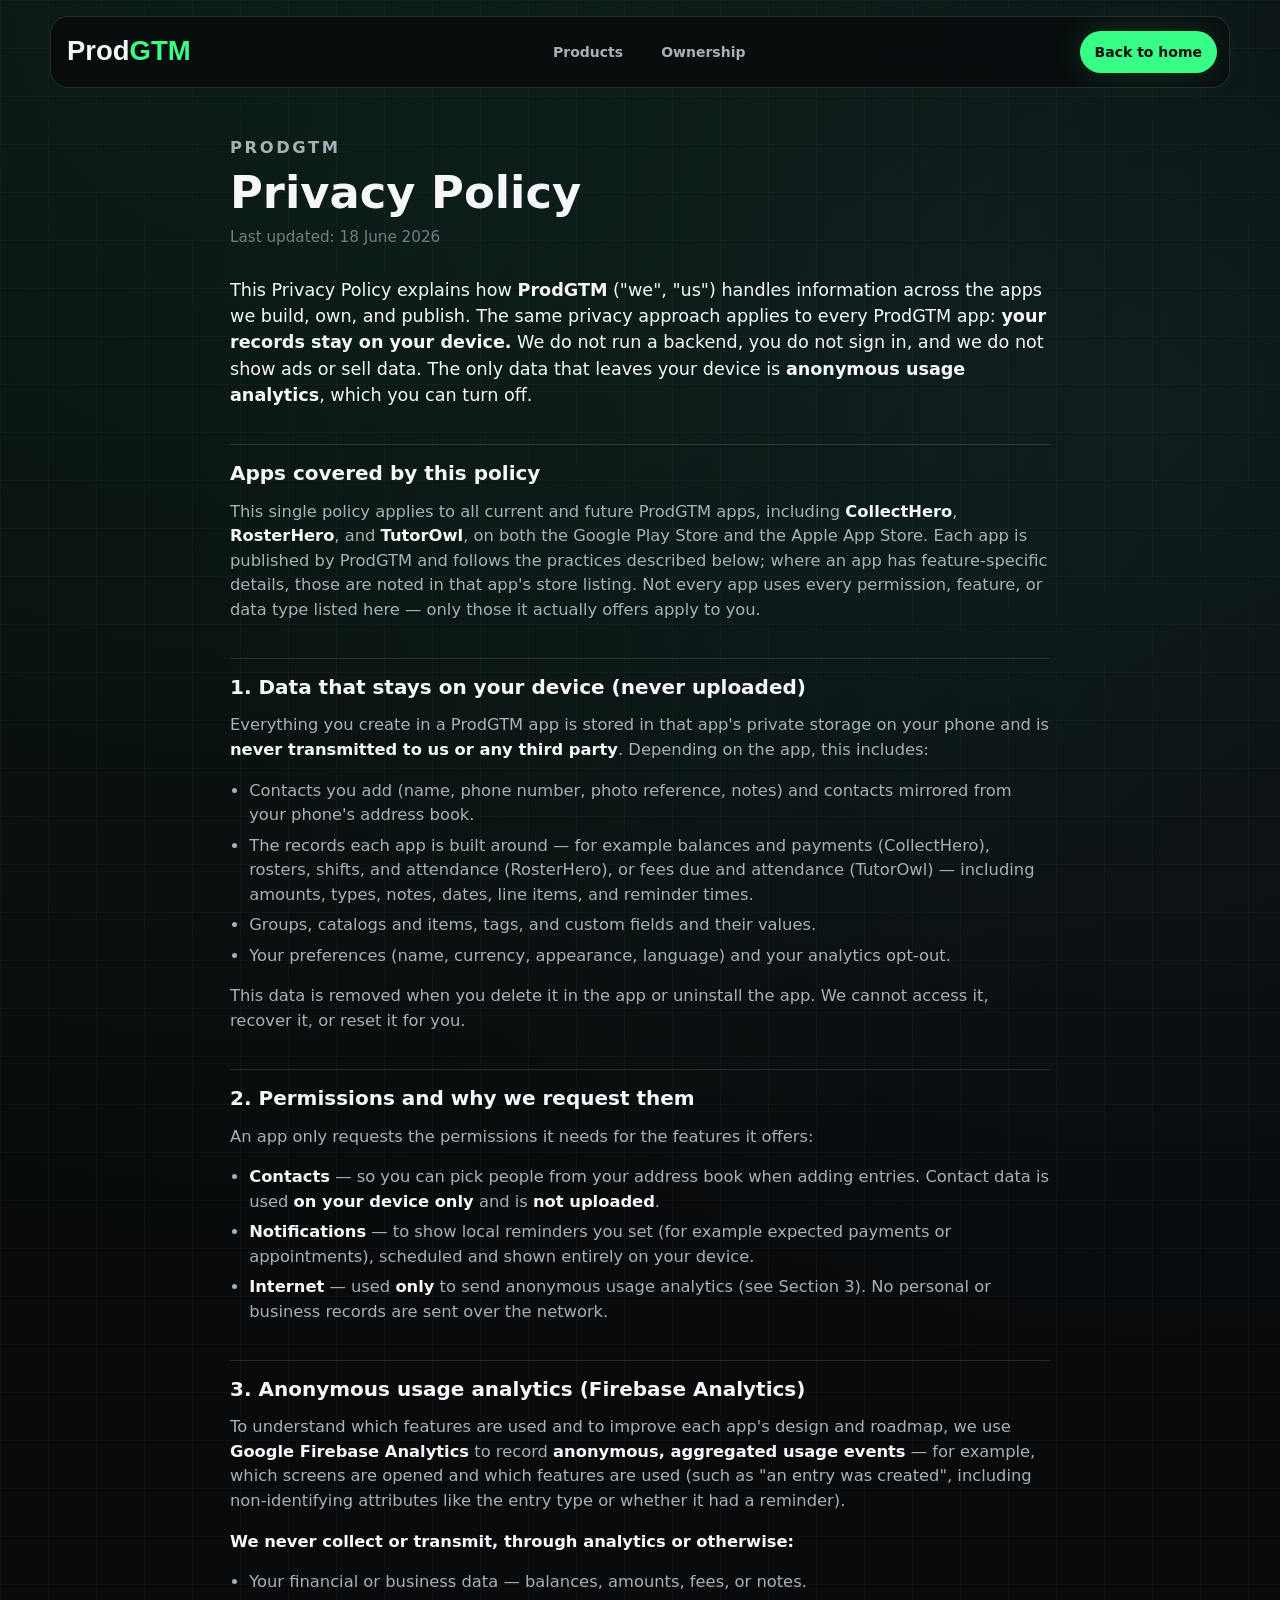
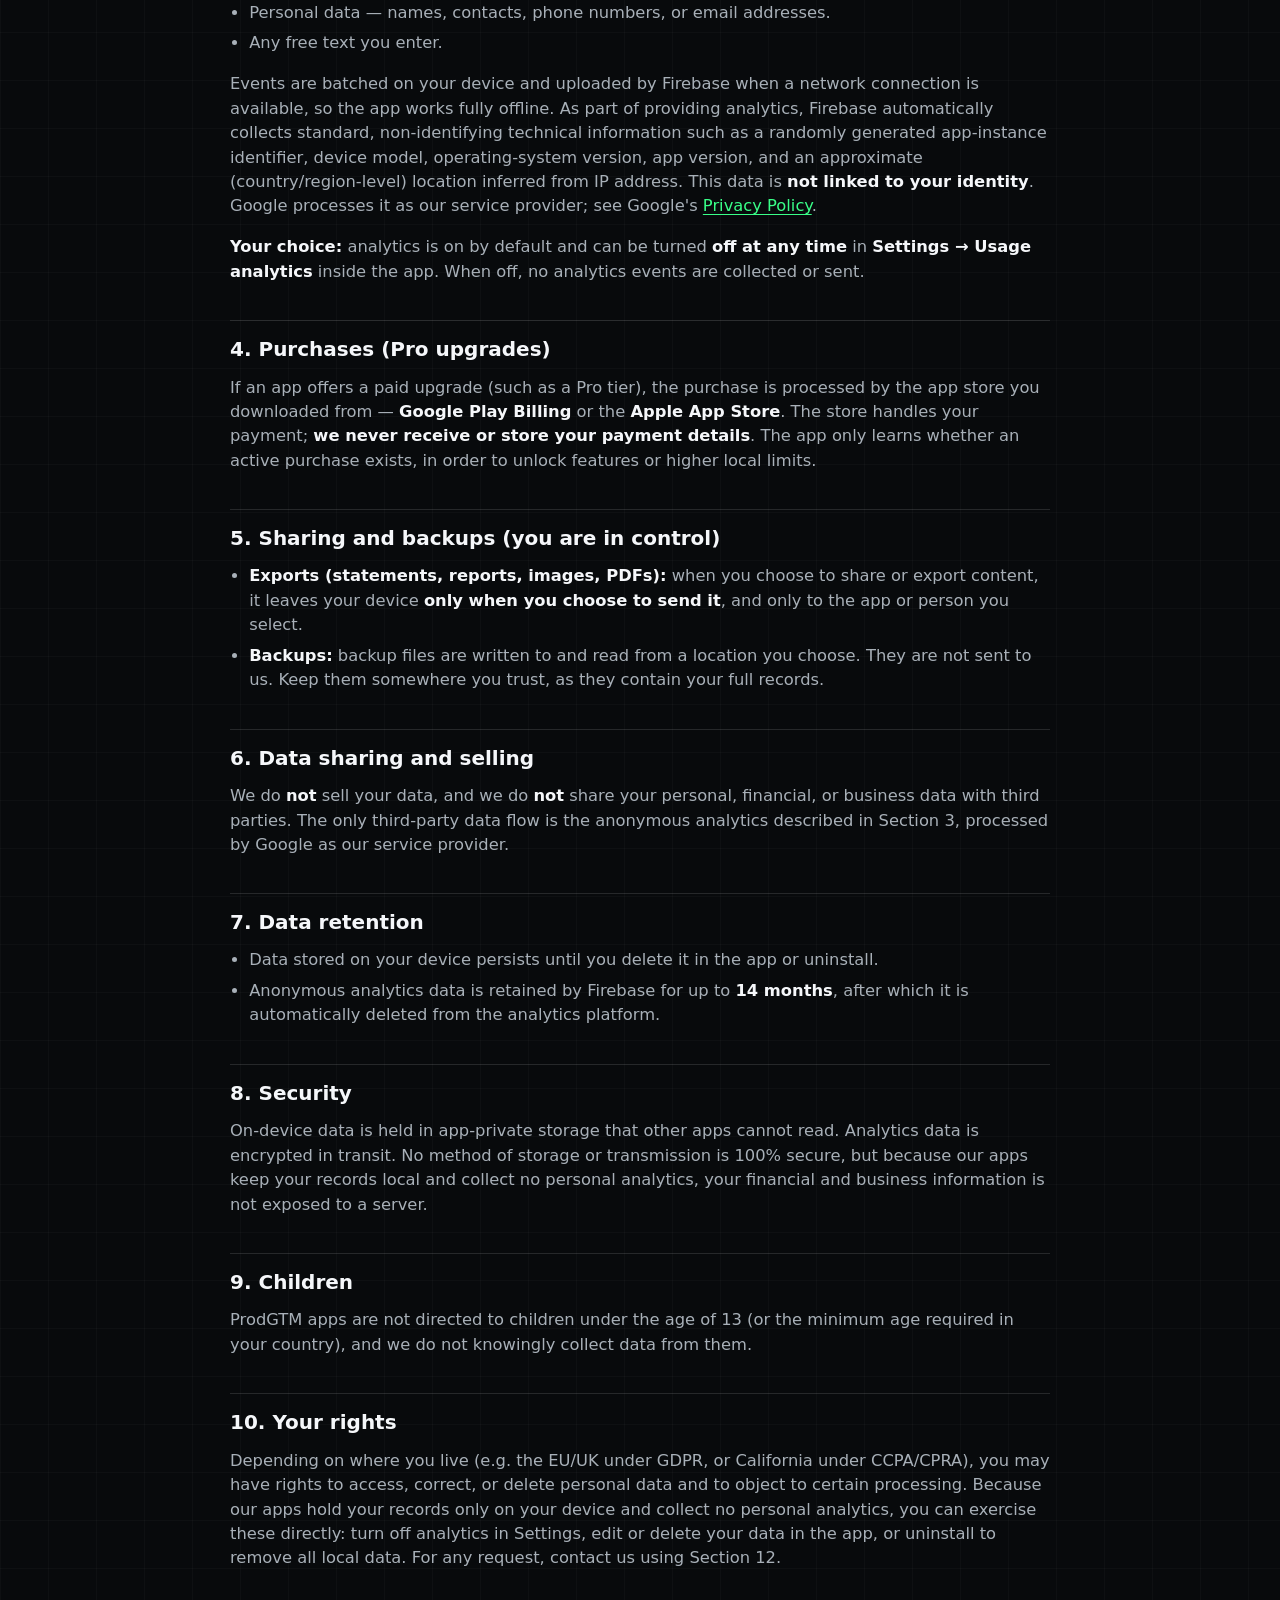
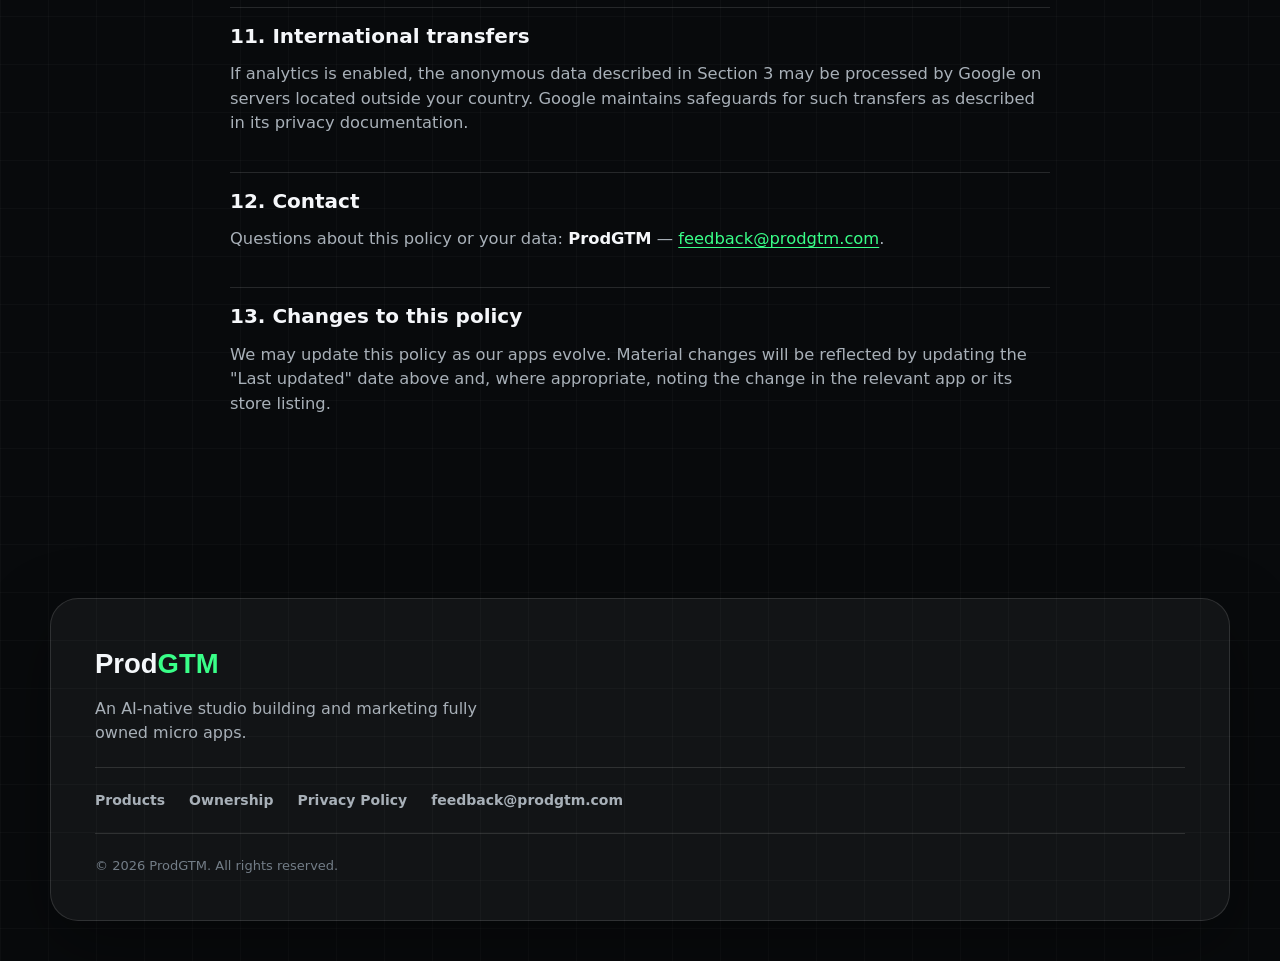
==== commit 703d92e3: "Update products: add RosterHero, rename TutorOwl, drop DentistPro - Reorder cards to CollectHero, Ro" ====
--- a/privacy-policy/index.html
+++ b/privacy-policy/index.html
@@ -6,7 +6,7 @@
     <title>Privacy Policy — ProdGTM</title>
     <meta
       name="description"
-      content="Privacy policy for ProdGTM apps, including CollectHero, TuitionMasterPro, and DentistPro. Your records stay on your device; only anonymous, opt-out usage analytics leave the app."
+      content="Privacy policy for ProdGTM apps, including CollectHero, RosterHero, and TutorOwl. Your records stay on your device; only anonymous, opt-out usage analytics leave the app."
     />
     <meta property="og:title" content="ProdGTM Privacy Policy" />
     <meta property="og:type" content="website" />
@@ -69,8 +69,8 @@
         <h2>Apps covered by this policy</h2>
         <p>
           This single policy applies to all current and future ProdGTM apps, including
-          <strong>CollectHero</strong>, <strong>TuitionMasterPro</strong>, and
-          <strong>DentistPro</strong>, on both the Google Play Store and the Apple App Store.
+          <strong>CollectHero</strong>, <strong>RosterHero</strong>, and <strong>TutorOwl</strong>,
+          on both the Google Play Store and the Apple App Store.
           Each app is published by ProdGTM and follows the practices described below; where an
           app has feature-specific details, those are noted in that app's store listing. Not
           every app uses every permission, feature, or data type listed here — only those it
@@ -85,7 +85,7 @@
         </p>
         <ul>
           <li>Contacts you add (name, phone number, photo reference, notes) and contacts mirrored from your phone's address book.</li>
-          <li>The records each app is built around — for example balances and payments (CollectHero), fees due and attendance (TuitionMasterPro), or appointments, patients, and case notes (DentistPro) — including amounts, types, notes, dates, line items, and reminder times.</li>
+          <li>The records each app is built around — for example balances and payments (CollectHero), rosters, shifts, and attendance (RosterHero), or fees due and attendance (TutorOwl) — including amounts, types, notes, dates, line items, and reminder times.</li>
           <li>Groups, catalogs and items, tags, and custom fields and their values.</li>
           <li>Your preferences (name, currency, appearance, language) and your analytics opt-out.</li>
         </ul>
--- a/styles.css
+++ b/styles.css
@@ -19,13 +19,13 @@
 
 html {
   scroll-behavior: smooth;
-  overflow-x: hidden;
+  overflow-x: clip;
 }
 
 body {
   margin: 0;
   min-width: 320px;
-  overflow-x: hidden;
+  overflow-x: clip;
   background:
     linear-gradient(rgba(255, 255, 255, 0.025) 1px, transparent 1px),
     linear-gradient(90deg, rgba(255, 255, 255, 0.025) 1px, transparent 1px),
